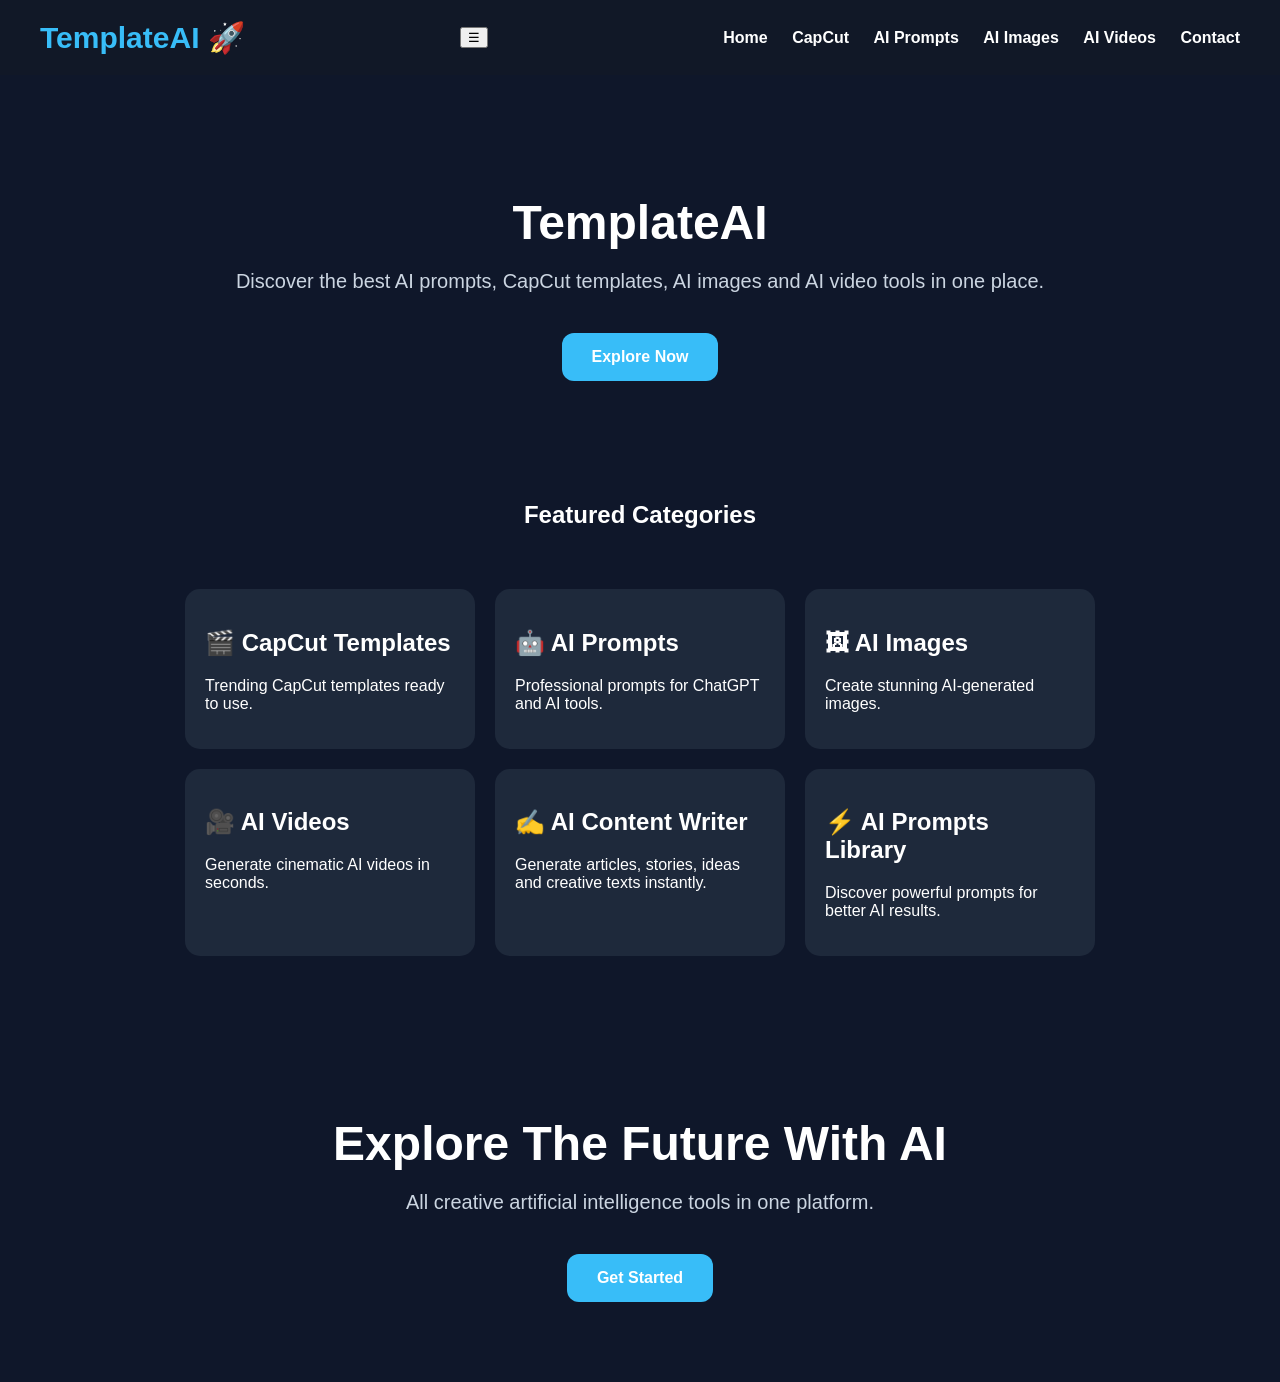
==== index.html @ 7dba9841 "Update index.html" ====
<!DOCTYPE html>
<html lang="en">
<head>
<meta charset="UTF-8">
<meta name="viewport" content="width=device-width, initial-scale=1.0">
<title>TemplateAI</title>

<link rel="stylesheet" href="style.css">
</head>

<body>

<header>

<div class="logo">TemplateAI 🚀</div>
<button class="menu-btn">☰</button>
<nav>
<a href="#">Home</a>
<a href="capcut.html">CapCut</a>
<a href="#">AI Prompts</a>
<a href="#">AI Images</a>
<a href="#">AI Videos</a>
<a href="#">Contact</a>
</nav>

</header>

<section class="hero">

<h1>TemplateAI</h1>

<p>
Discover the best AI prompts, CapCut templates, AI images and AI video tools in one place.
</p>

<a class="button" href="#">Explore Now</a>

</section>

<h2 class="title">Featured Categories</h2>

<section class="cards">

<div class="card">
<h2>🎬 CapCut Templates</h2>
<p>Trending CapCut templates ready to use.</p>
</div>

<div class="card">
<h2>🤖 AI Prompts</h2>
<p>Professional prompts for ChatGPT and AI tools.</p>
</div>

<div class="card">
<h2>🖼 AI Images</h2>
<p>Create stunning AI-generated images.</p>
</div>

<div class="card">
<h2>🎥 AI Videos</h2>
<p>Generate cinematic AI videos in seconds.</p>
</div>

<div class="card">
<h2>✍️ AI Content Writer</h2>
<p>Generate articles, stories, ideas and creative texts instantly.</p>
</div>

<div class="card">
<h2>⚡ AI Prompts Library</h2>
<p>Discover powerful prompts for better AI results.</p>
</div>

</section>

<section class="hero">

<h1>Explore The Future With AI</h1>

<p>
All creative artificial intelligence tools in one platform.
</p>

<a class="button" href="#">Get Started</a>

</section>

</body>
</html>
---- style.css ----
body{
    margin:0;
    font-family:Arial,sans-serif;
    background:#0f172a;
    color:#ffffff;
}

header{
    display:flex;
    justify-content:space-between;
    align-items:center;
    padding:20px 40px;
    background:#111827;
}

.logo{
    font-size:30px;
    font-weight:bold;
    color:#38bdf8;
}

nav a{
    color:white;
    text-decoration:none;
    margin-left:20px;
    font-weight:bold;
}

.hero{
    text-align:center;
    padding:80px 20px;
}

.hero h1{
    font-size:48px;
    margin-bottom:10px;
}

.hero p{
    font-size:20px;
    color:#cbd5e1;
}

.button{
    display:inline-block;
    margin-top:20px;
    padding:15px 30px;
    background:#38bdf8;
    color:white;
    text-decoration:none;
    border-radius:12px;
    font-weight:bold;
}

.cards{
    display:flex;
    flex-wrap:wrap;
    justify-content:center;
    gap:20px;
    padding:40px;
}

.card{
    width:250px;
    background:#1e293b;
    padding:20px;
    border-radius:15px;
    transition:0.3s;
}

.card:hover{
    transform:translateY(-8px);
    background:#334155;
}

.title{
    text-align:center;
    margin-top:40px;
}

@media (@media (max-width:768px){

header{
    flex-direction:column;
    text-align:center;
    padding:20px;
}

nav{
    display:flex;
    flex-wrap:wrap;
    justify-content:center;
    gap:12px;
    margin-top:15px;
}

nav a{
    margin:0;
    font-size:18px;
}

.logo{
    font-size:42px;
    margin-bottom:15px;
}

.hero{
    padding:60px 20px;
}

.hero h1{
    font-size:42px;
    line-height:1.2;
}

.hero p{
    font-size:18px;
}

.button{
    width:220px;
    text-align:center;
}

.cards{
    padding:20px;
}

.card{
    width:100%;
    max-width:340px;
}

}){

header{
    flex-direction:column;
    padding:20px;
}

nav{
    display:flex;
    flex-wrap:wrap;
    justify-content:center;
    margin-top:15px;
}

nav a{
    margin:8px;
}

.logo{
    font-size:40px;
}

.hero h1{
    font-size:56px;
}

.cards{
    padding:20px;
}

.card{
    width:100%;
    max-width:320px;
}

}
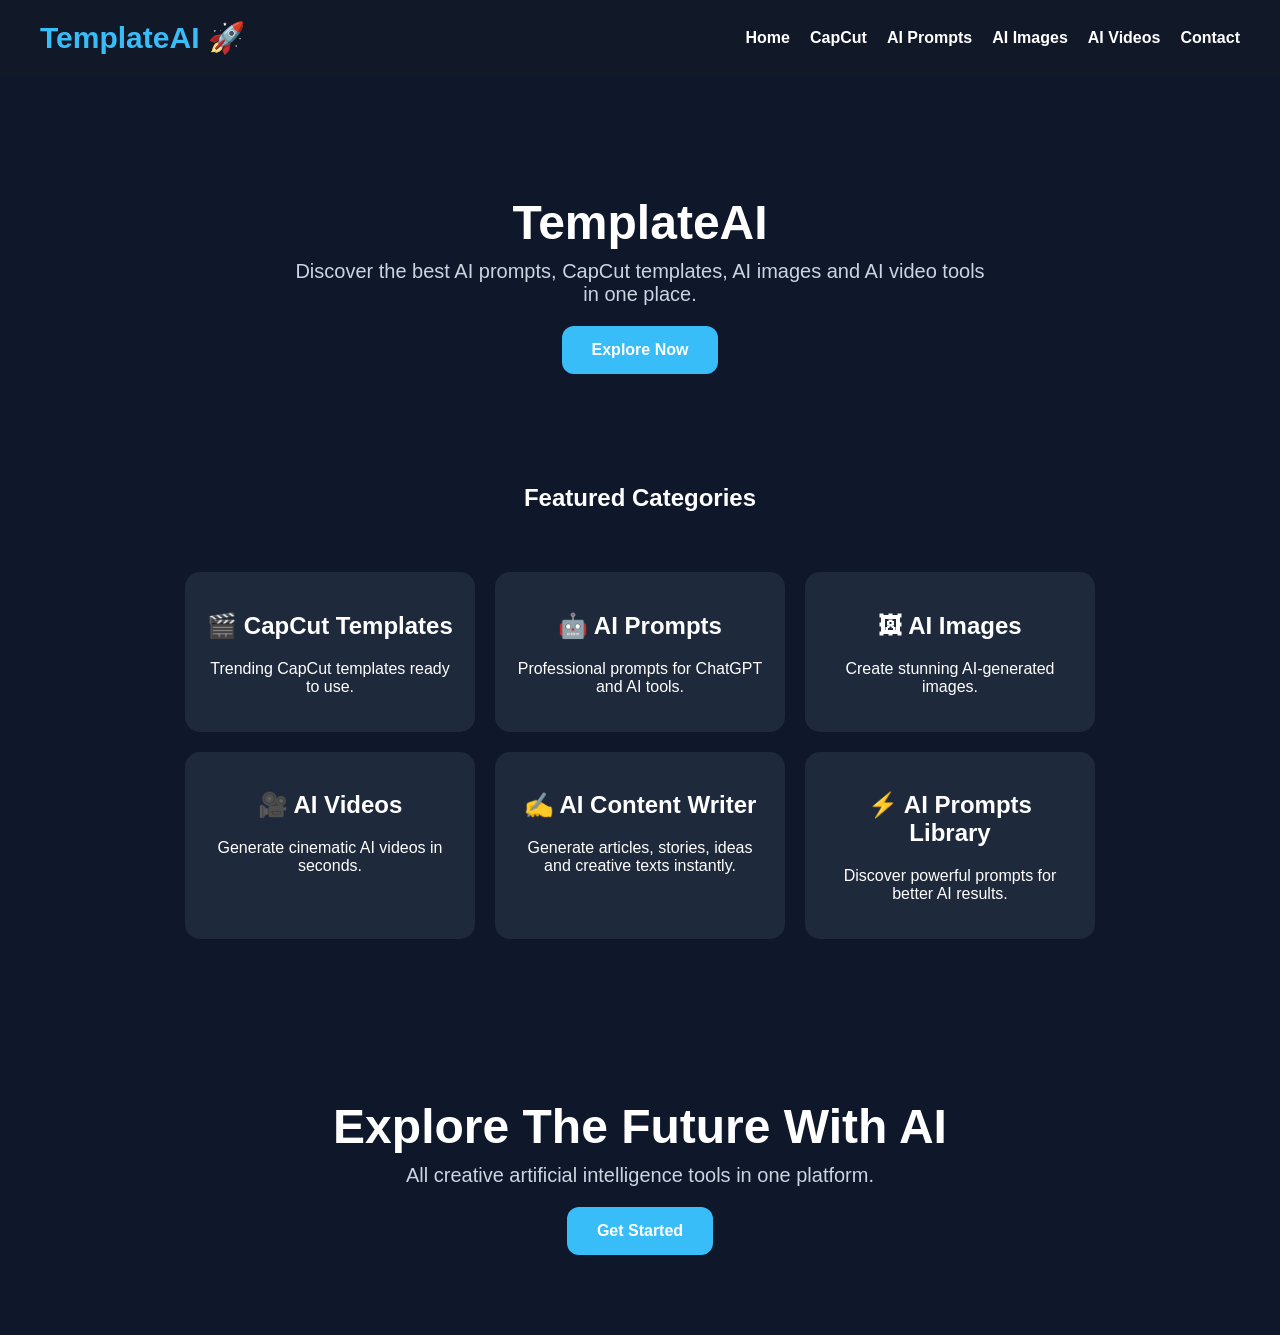
==== commit 519c1be4: "Update index.html" ====
--- a/index.html
+++ b/index.html
@@ -14,7 +14,8 @@
 
 <div class="logo">TemplateAI 🚀</div>
 <button class="menu-btn">☰</button>
-<nav>
+
+<nav id="menu">
 <a href="#">Home</a>
 <a href="capcut.html">CapCut</a>
 <a href="#">AI Prompts</a>
--- a/style.css
+++ b/style.css
@@ -19,10 +19,23 @@
     color:#38bdf8;
 }
 
+.menu-btn{
+    display:none;
+    background:none;
+    border:none;
+    color:white;
+    font-size:30px;
+    cursor:pointer;
+}
+
+nav{
+    display:flex;
+    gap:20px;
+}
+
 nav a{
     color:white;
     text-decoration:none;
-    margin-left:20px;
     font-weight:bold;
 }
 
@@ -39,6 +52,8 @@
 .hero p{
     font-size:20px;
     color:#cbd5e1;
+    max-width:700px;
+    margin:auto;
 }
 
 .button{
@@ -50,6 +65,11 @@
     text-decoration:none;
     border-radius:12px;
     font-weight:bold;
+}
+
+.title{
+    text-align:center;
+    margin-top:30px;
 }
 
 .cards{
@@ -66,6 +86,7 @@
     padding:20px;
     border-radius:15px;
     transition:0.3s;
+    text-align:center;
 }
 
 .card:hover{
@@ -73,12 +94,7 @@
     background:#334155;
 }
 
-.title{
-    text-align:center;
-    margin-top:40px;
-}
-
-@media (@media (max-width:768px){
+@media (max-width:768px){
 
 header{
     flex-direction:column;
@@ -86,22 +102,24 @@
     padding:20px;
 }
 
+.logo{
+    margin-bottom:15px;
+    font-size:38px;
+}
+
+.menu-btn{
+    display:block;
+    margin-bottom:15px;
+}
+
 nav{
-    display:flex;
     flex-wrap:wrap;
     justify-content:center;
     gap:12px;
-    margin-top:15px;
 }
 
 nav a{
-    margin:0;
     font-size:18px;
-}
-
-.logo{
-    font-size:42px;
-    margin-bottom:15px;
 }
 
 .hero{
@@ -109,21 +127,11 @@
 }
 
 .hero h1{
-    font-size:42px;
-    line-height:1.2;
+    font-size:38px;
 }
 
 .hero p{
     font-size:18px;
-}
-
-.button{
-    width:220px;
-    text-align:center;
-}
-
-.cards{
-    padding:20px;
 }
 
 .card{
@@ -131,39 +139,4 @@
     max-width:340px;
 }
 
-}){
-
-header{
-    flex-direction:column;
-    padding:20px;
 }
-
-nav{
-    display:flex;
-    flex-wrap:wrap;
-    justify-content:center;
-    margin-top:15px;
-}
-
-nav a{
-    margin:8px;
-}
-
-.logo{
-    font-size:40px;
-}
-
-.hero h1{
-    font-size:56px;
-}
-
-.cards{
-    padding:20px;
-}
-
-.card{
-    width:100%;
-    max-width:320px;
-}
-
-}
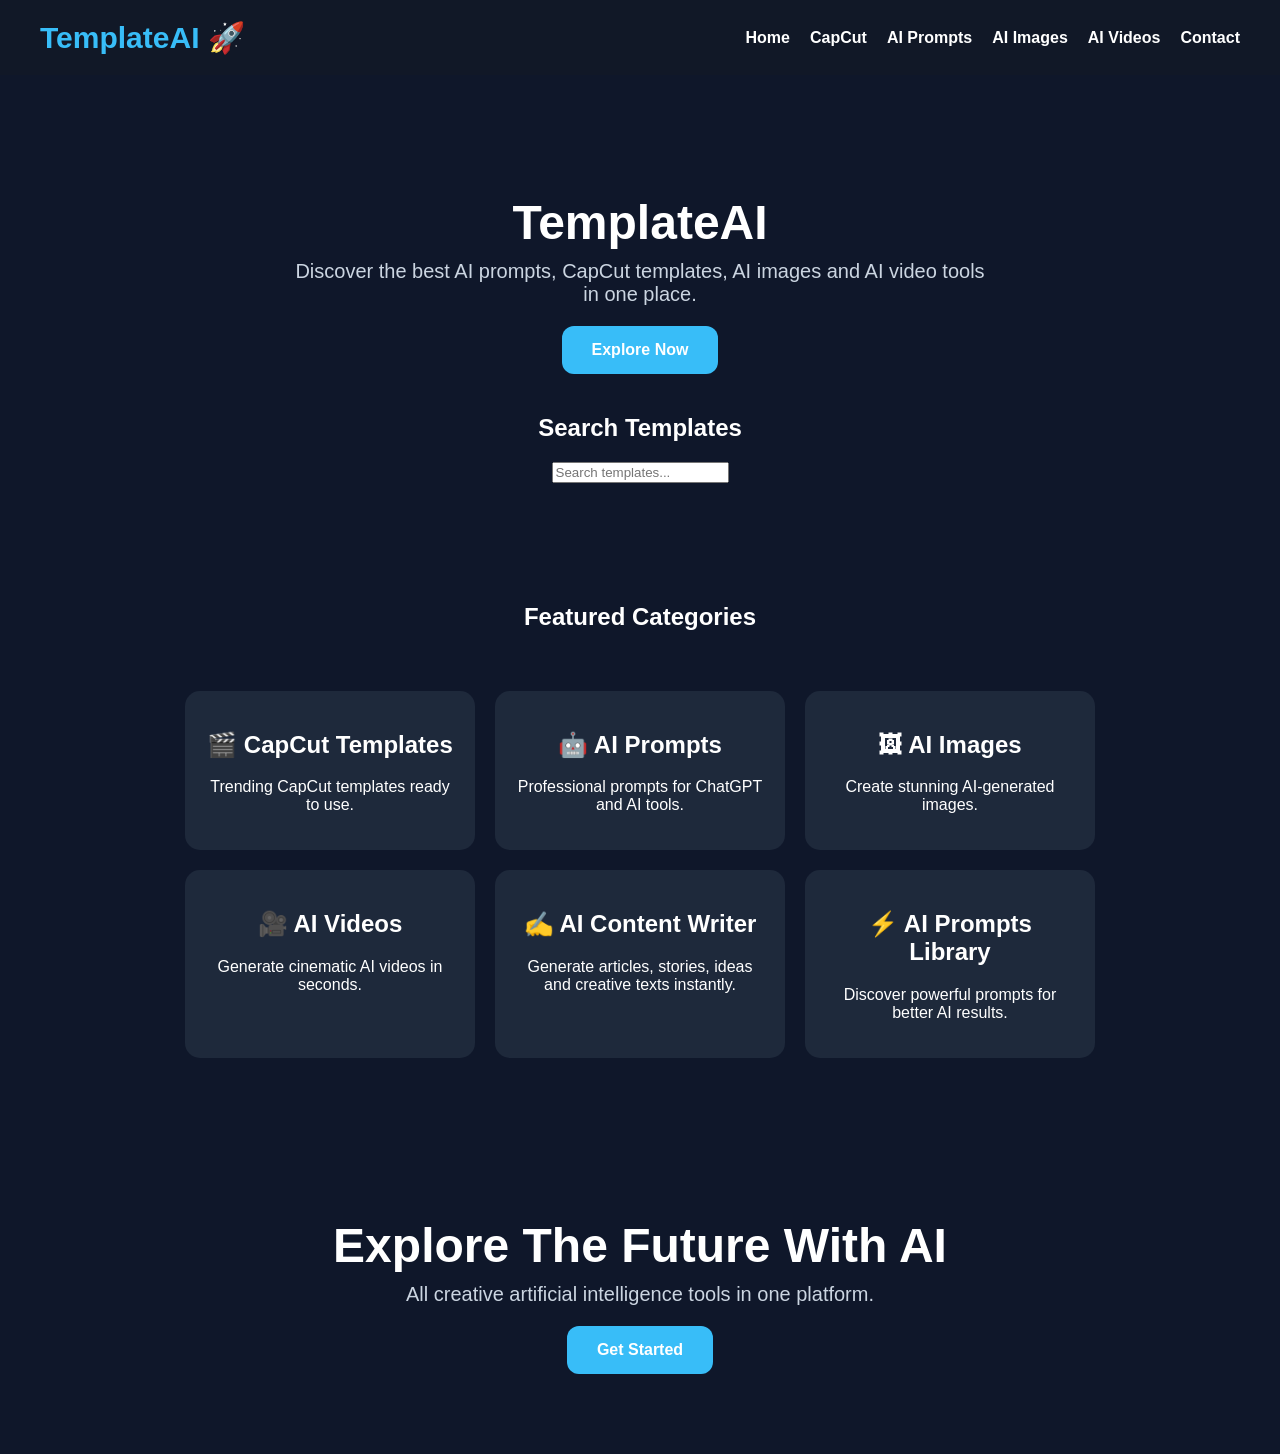
==== commit f80bd01b: "Update index.html" ====
--- a/index.html
+++ b/index.html
@@ -35,7 +35,9 @@
 </p>
 
 <a class="button" href="#">Explore Now</a>
+<h2 class="title">Search Templates</h2>
 
+<input type="text" placeholder="Search templates...">
 </section>
 
 <h2 class="title">Featured Categories</h2>
@@ -85,6 +87,13 @@
 <a class="button" href="#">Get Started</a>
 
 </section>
+<script>
+const btn = document.querySelector(".menu-btn");
+const menu = document.getElementById("menu");
 
+btn.addEventListener("click", () => {
+    menu.classList.toggle("show");
+});
+</script>
 </body>
 </html>
--- a/style.css
+++ b/style.css
@@ -24,7 +24,7 @@
     background:none;
     border:none;
     color:white;
-    font-size:30px;
+    font-size:32px;
     cursor:pointer;
 }
 
@@ -69,7 +69,7 @@
 
 .title{
     text-align:center;
-    margin-top:30px;
+    margin-top:40px;
 }
 
 .cards{
@@ -103,8 +103,8 @@
 }
 
 .logo{
+    font-size:38px;
     margin-bottom:15px;
-    font-size:38px;
 }
 
 .menu-btn{
@@ -113,9 +113,15 @@
 }
 
 nav{
-    flex-wrap:wrap;
-    justify-content:center;
-    gap:12px;
+    display:none;
+    flex-direction:column;
+    align-items:center;
+    gap:15px;
+    width:100%;
+}
+
+nav.show{
+    display:flex;
 }
 
 nav a{
@@ -134,6 +140,10 @@
     font-size:18px;
 }
 
+.cards{
+    padding:20px;
+}
+
 .card{
     width:100%;
     max-width:340px;
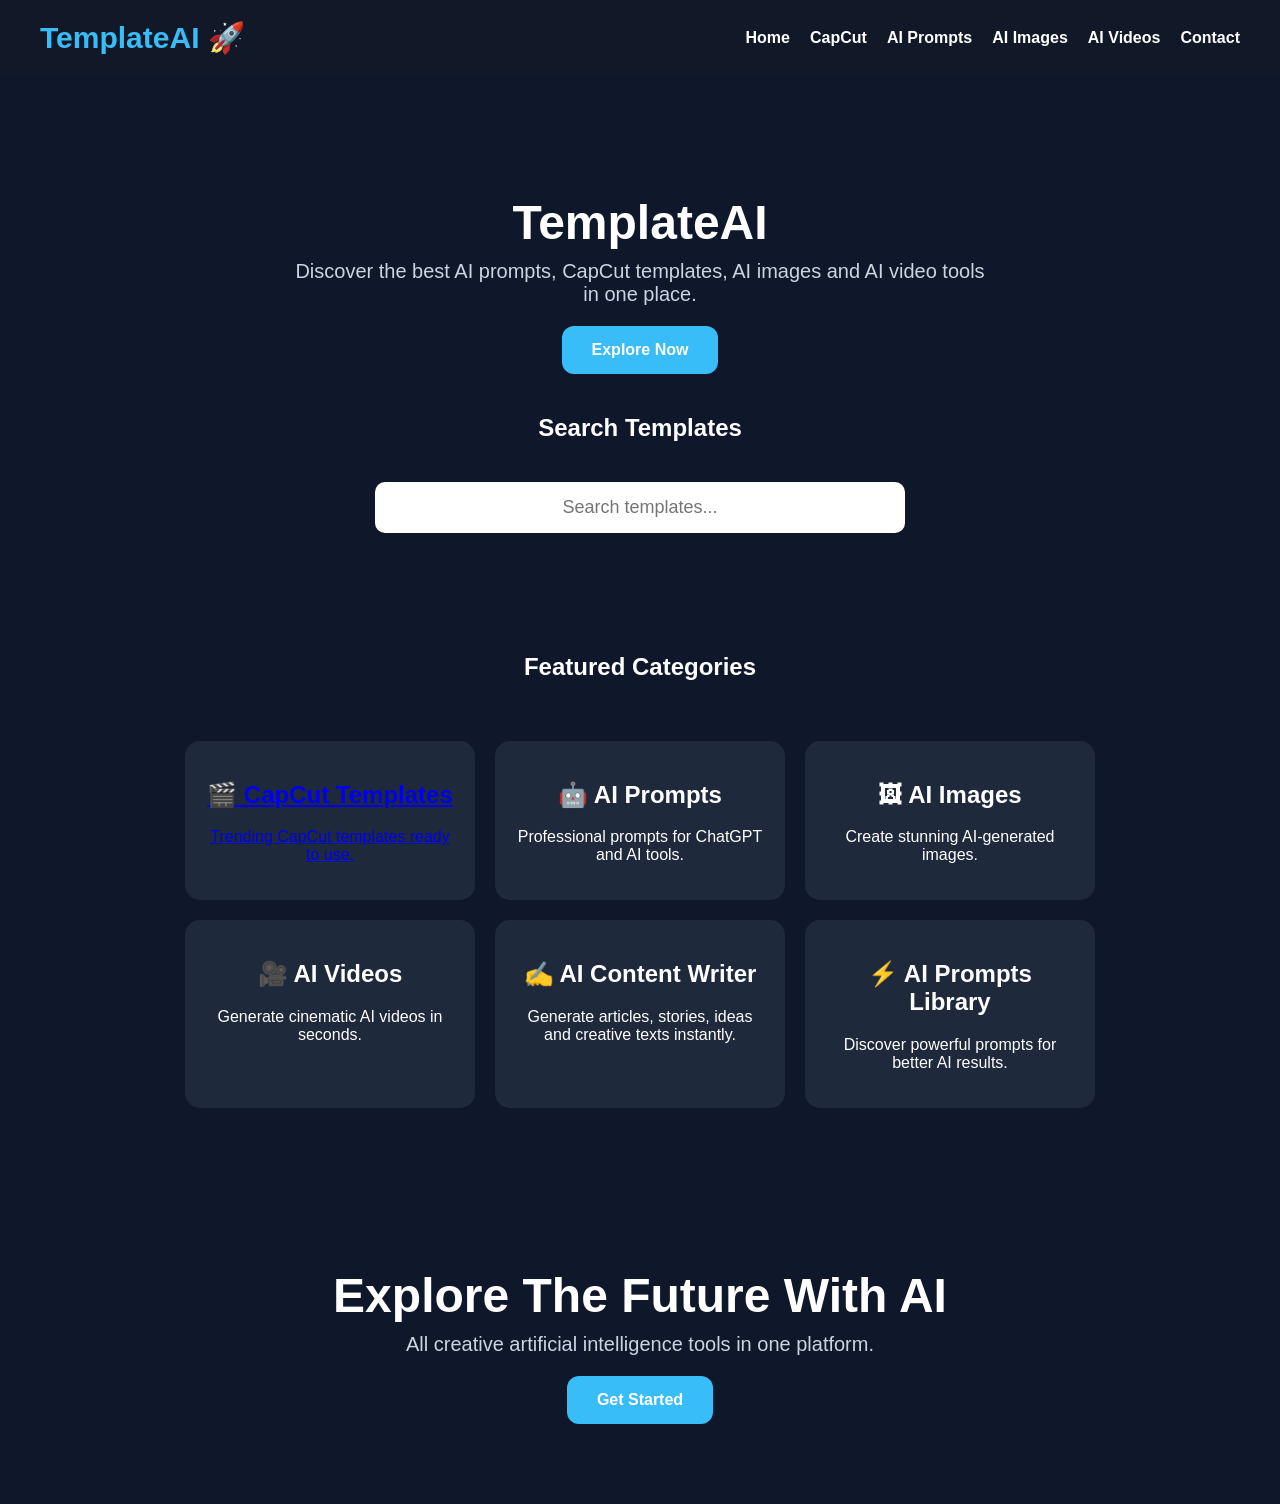
==== commit d12627ae: "Update index.html" ====
--- a/index.html
+++ b/index.html
@@ -43,11 +43,12 @@
 <h2 class="title">Featured Categories</h2>
 
 <section class="cards">
-
+<a href="capcut.html" class="card-link">
 <div class="card">
 <h2>🎬 CapCut Templates</h2>
 <p>Trending CapCut templates ready to use.</p>
 </div>
+</a>
 
 <div class="card">
 <h2>🤖 AI Prompts</h2>
--- a/style.css
+++ b/style.css
@@ -150,3 +150,13 @@
 }
 
 }
+input{
+    width:80%;
+    max-width:500px;
+    padding:15px;
+    margin-top:20px;
+    border:none;
+    border-radius:10px;
+    font-size:18px;
+    text-align:center;
+}
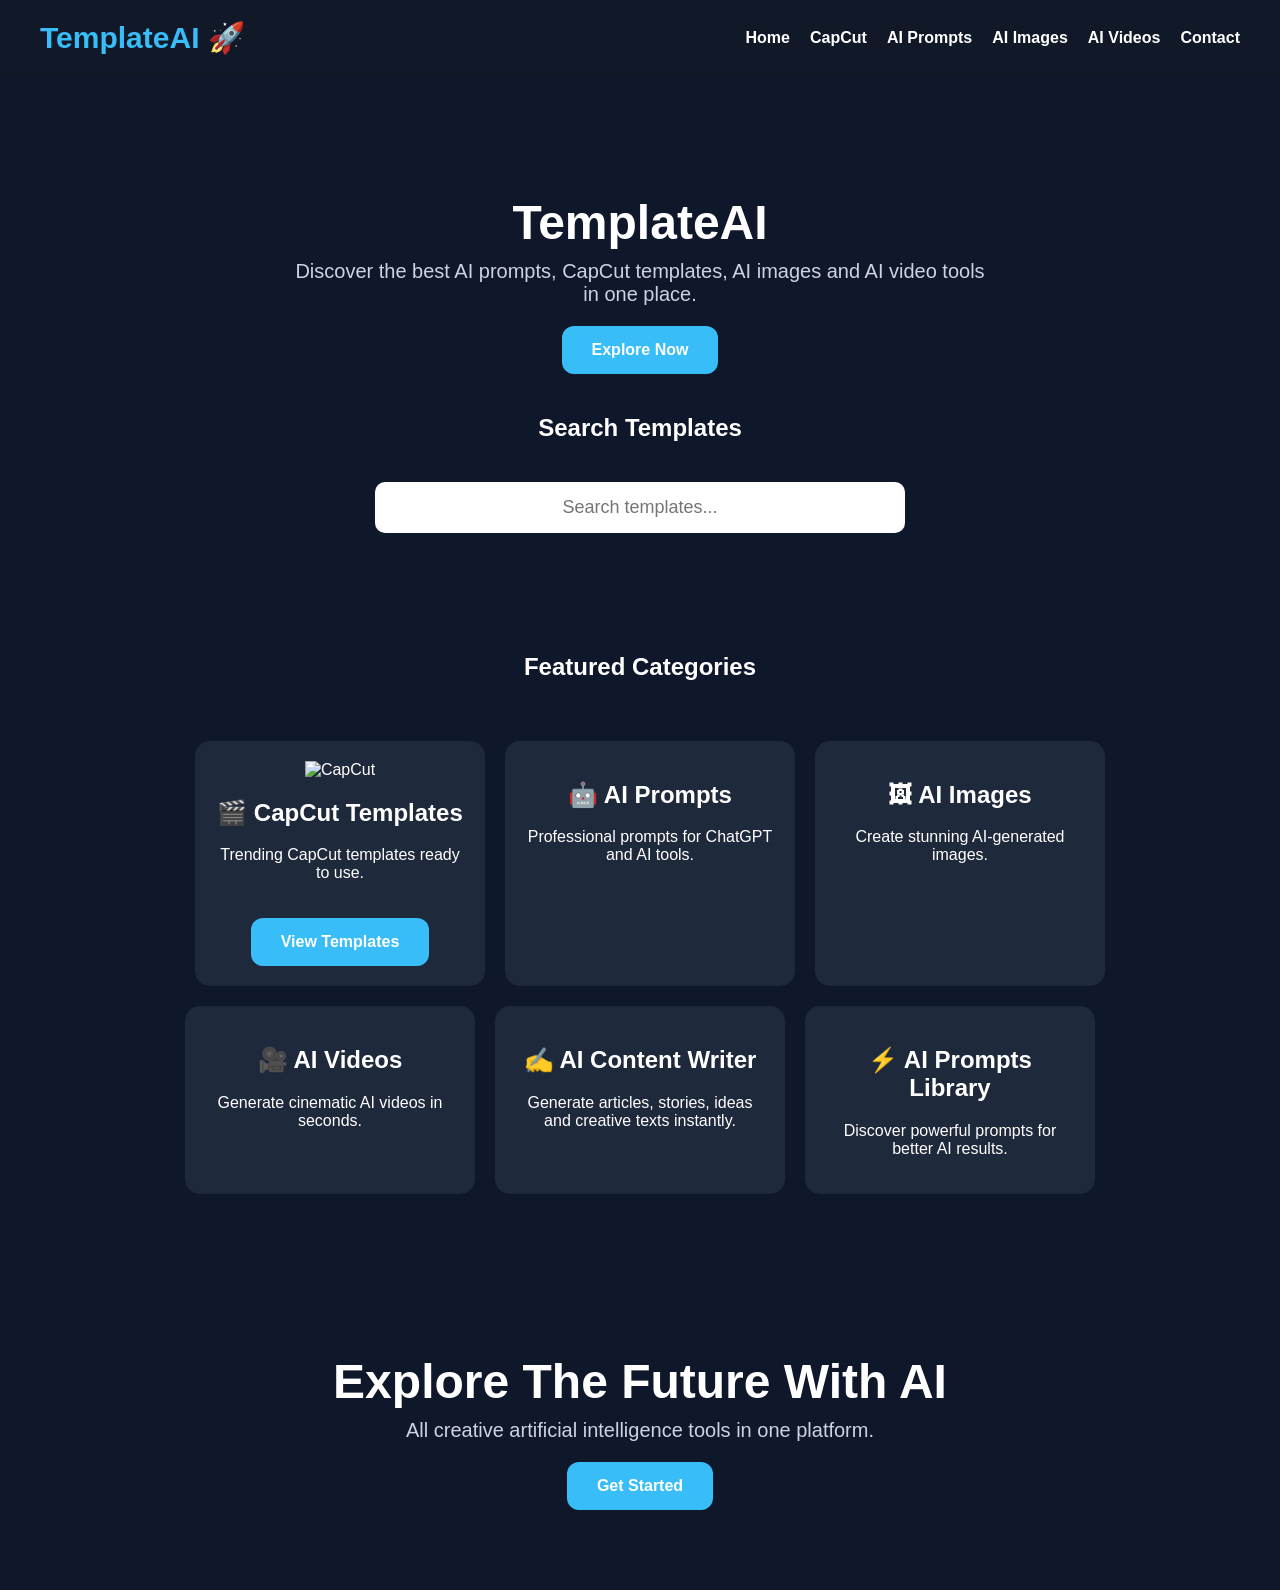
==== commit 6a79f68f: "Update index.html" ====
--- a/index.html
+++ b/index.html
@@ -45,8 +45,10 @@
 <section class="cards">
 <a href="capcut.html" class="card-link">
 <div class="card">
+<img src="https://picsum.photos/300/180?random=1" alt="CapCut">
 <h2>🎬 CapCut Templates</h2>
 <p>Trending CapCut templates ready to use.</p>
+<a class="button" href="capcut.html">View Templates</a>
 </div>
 </a>
 
--- a/style.css
+++ b/style.css
@@ -160,3 +160,7 @@
     font-size:18px;
     text-align:center;
 }
+.card-link{
+    text-decoration:none;
+    color:white;
+}
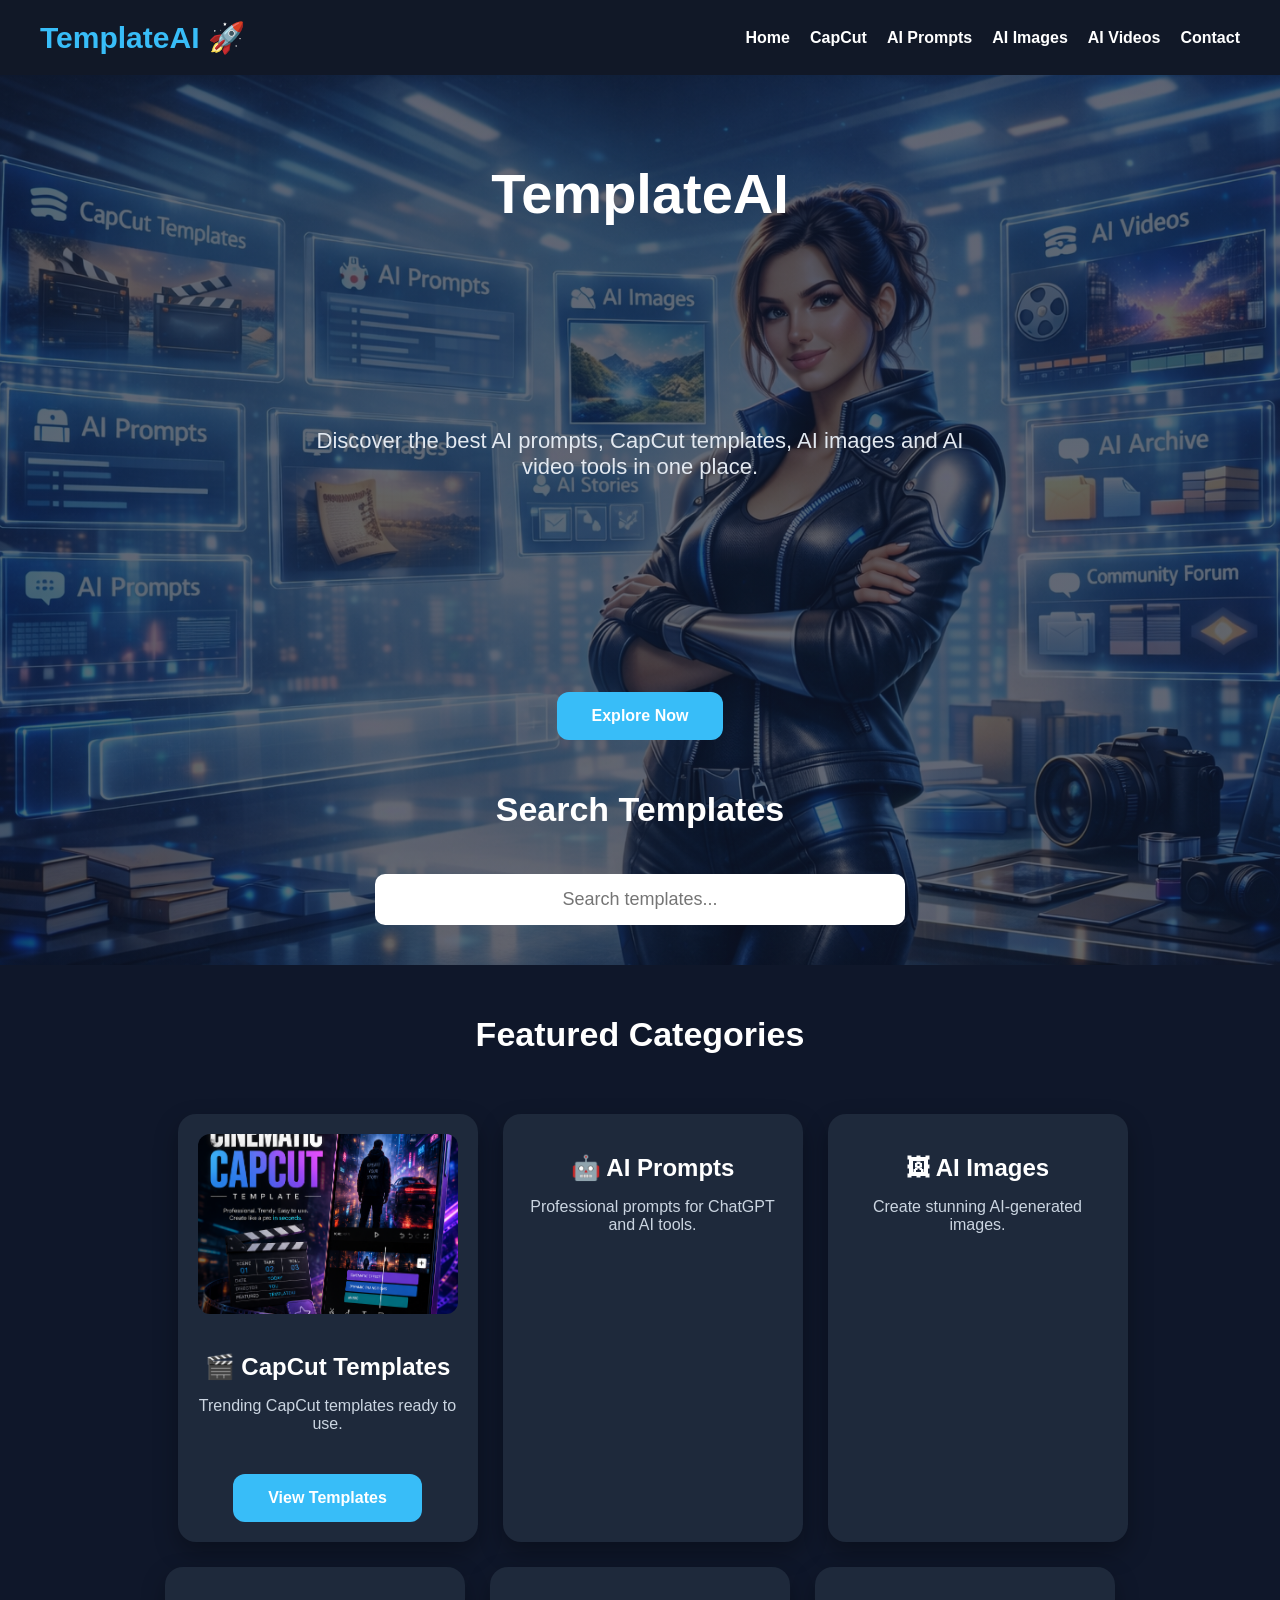
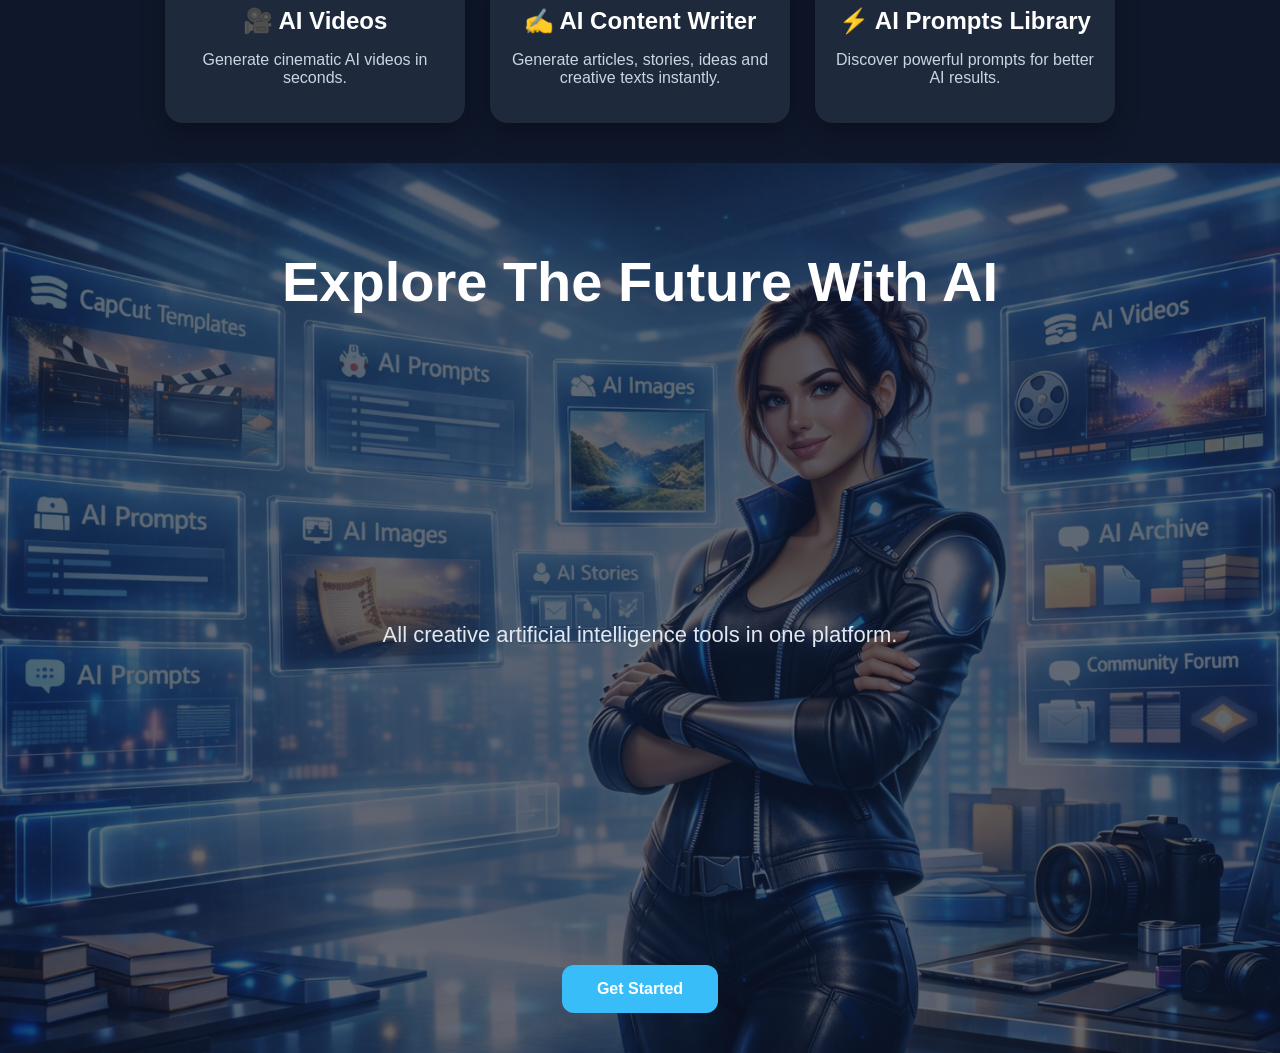
==== commit cb9b76f6: "Update index.html" ====
--- a/index.html
+++ b/index.html
@@ -44,8 +44,7 @@
 
 <section class="cards">
 <a href="capcut.html" class="card-link">
-<div class="card">
-<img src="https://picsum.photos/300/180?random=1" alt="CapCut">
+<div class="card"><img src="file_00000000b7c8720a81c86e5440d9ca4d.png" alt="CapCut">
 <h2>🎬 CapCut Templates</h2>
 <p>Trending CapCut templates ready to use.</p>
 <a class="button" href="capcut.html">View Templates</a>
--- a/style.css
+++ b/style.css
@@ -11,6 +11,9 @@
     align-items:center;
     padding:20px 40px;
     background:#111827;
+    position:sticky;
+    top:0;
+    z-index:1000;
 }
 
 .logo{
@@ -37,61 +40,126 @@
     color:white;
     text-decoration:none;
     font-weight:bold;
+    transition:.3s;
+}
+
+nav a:hover{
+    color:#38bdf8;
 }
 
 .hero{
-    text-align:center;
-    padding:80px 20px;
+    background:
+    linear-gradient(rgba(15,23,42,.65),rgba(15,23,42,.65)),
+    url("image_1784123699800.jpeg");
+    background-size:cover;
+    background-position:center;
+    background-repeat:no-repeat;
+    min-height:90vh;
+    display:flex;
+    flex-direction:column;
+    justify-content:center;
+    align-items:center;
+    text-align:center;
+    padding:40px 20px;
 }
 
 .hero h1{
-    font-size:48px;
-    margin-bottom:10px;
+    font-size:56px;
+    margin-bottom:15px;
 }
 
 .hero p{
-    font-size:20px;
-    color:#cbd5e1;
+    font-size:22px;
+    color:#e2e8f0;
     max-width:700px;
     margin:auto;
 }
 
 .button{
     display:inline-block;
-    margin-top:20px;
-    padding:15px 30px;
+    margin-top:25px;
+    padding:15px 35px;
     background:#38bdf8;
     color:white;
     text-decoration:none;
     border-radius:12px;
     font-weight:bold;
+    transition:.3s;
+}
+
+.button:hover{
+    background:#0ea5e9;
+    transform:scale(1.05);
 }
 
 .title{
     text-align:center;
-    margin-top:40px;
+    margin:50px 0 20px;
+    font-size:34px;
+}
+
+input{
+    width:80%;
+    max-width:500px;
+    padding:15px;
+    margin-top:25px;
+    border:none;
+    border-radius:10px;
+    font-size:18px;
+    text-align:center;
+    outline:none;
 }
 
 .cards{
     display:flex;
     flex-wrap:wrap;
     justify-content:center;
-    gap:20px;
+    gap:25px;
     padding:40px;
 }
 
 .card{
-    width:250px;
+    width:260px;
     background:#1e293b;
     padding:20px;
-    border-radius:15px;
-    transition:0.3s;
-    text-align:center;
+    border-radius:18px;
+    text-align:center;
+    transition:.3s;
+    box-shadow:0 10px 25px rgba(0,0,0,.3);
 }
 
 .card:hover{
-    transform:translateY(-8px);
+    transform:translateY(-10px);
     background:#334155;
+}
+
+.card img{
+    width:100%;
+    height:180px;
+    object-fit:cover;
+    border-radius:12px;
+    margin-bottom:15px;
+}
+
+.card h2{
+    margin-bottom:10px;
+}
+
+.card p{
+    color:#cbd5e1;
+}
+
+.card-link{
+    text-decoration:none;
+    color:white;
+}
+
+footer{
+    background:#111827;
+    text-align:center;
+    padding:30px;
+    margin-top:60px;
+    color:#94a3b8;
 }
 
 @media (max-width:768px){
@@ -129,11 +197,12 @@
 }
 
 .hero{
+    min-height:70vh;
     padding:60px 20px;
 }
 
 .hero h1{
-    font-size:38px;
+    font-size:40px;
 }
 
 .hero p{
@@ -149,18 +218,8 @@
     max-width:340px;
 }
 
-}
 input{
-    width:80%;
-    max-width:500px;
-    padding:15px;
-    margin-top:20px;
-    border:none;
-    border-radius:10px;
-    font-size:18px;
-    text-align:center;
-}
-.card-link{
-    text-decoration:none;
-    color:white;
-}
+    width:90%;
+}
+
+}
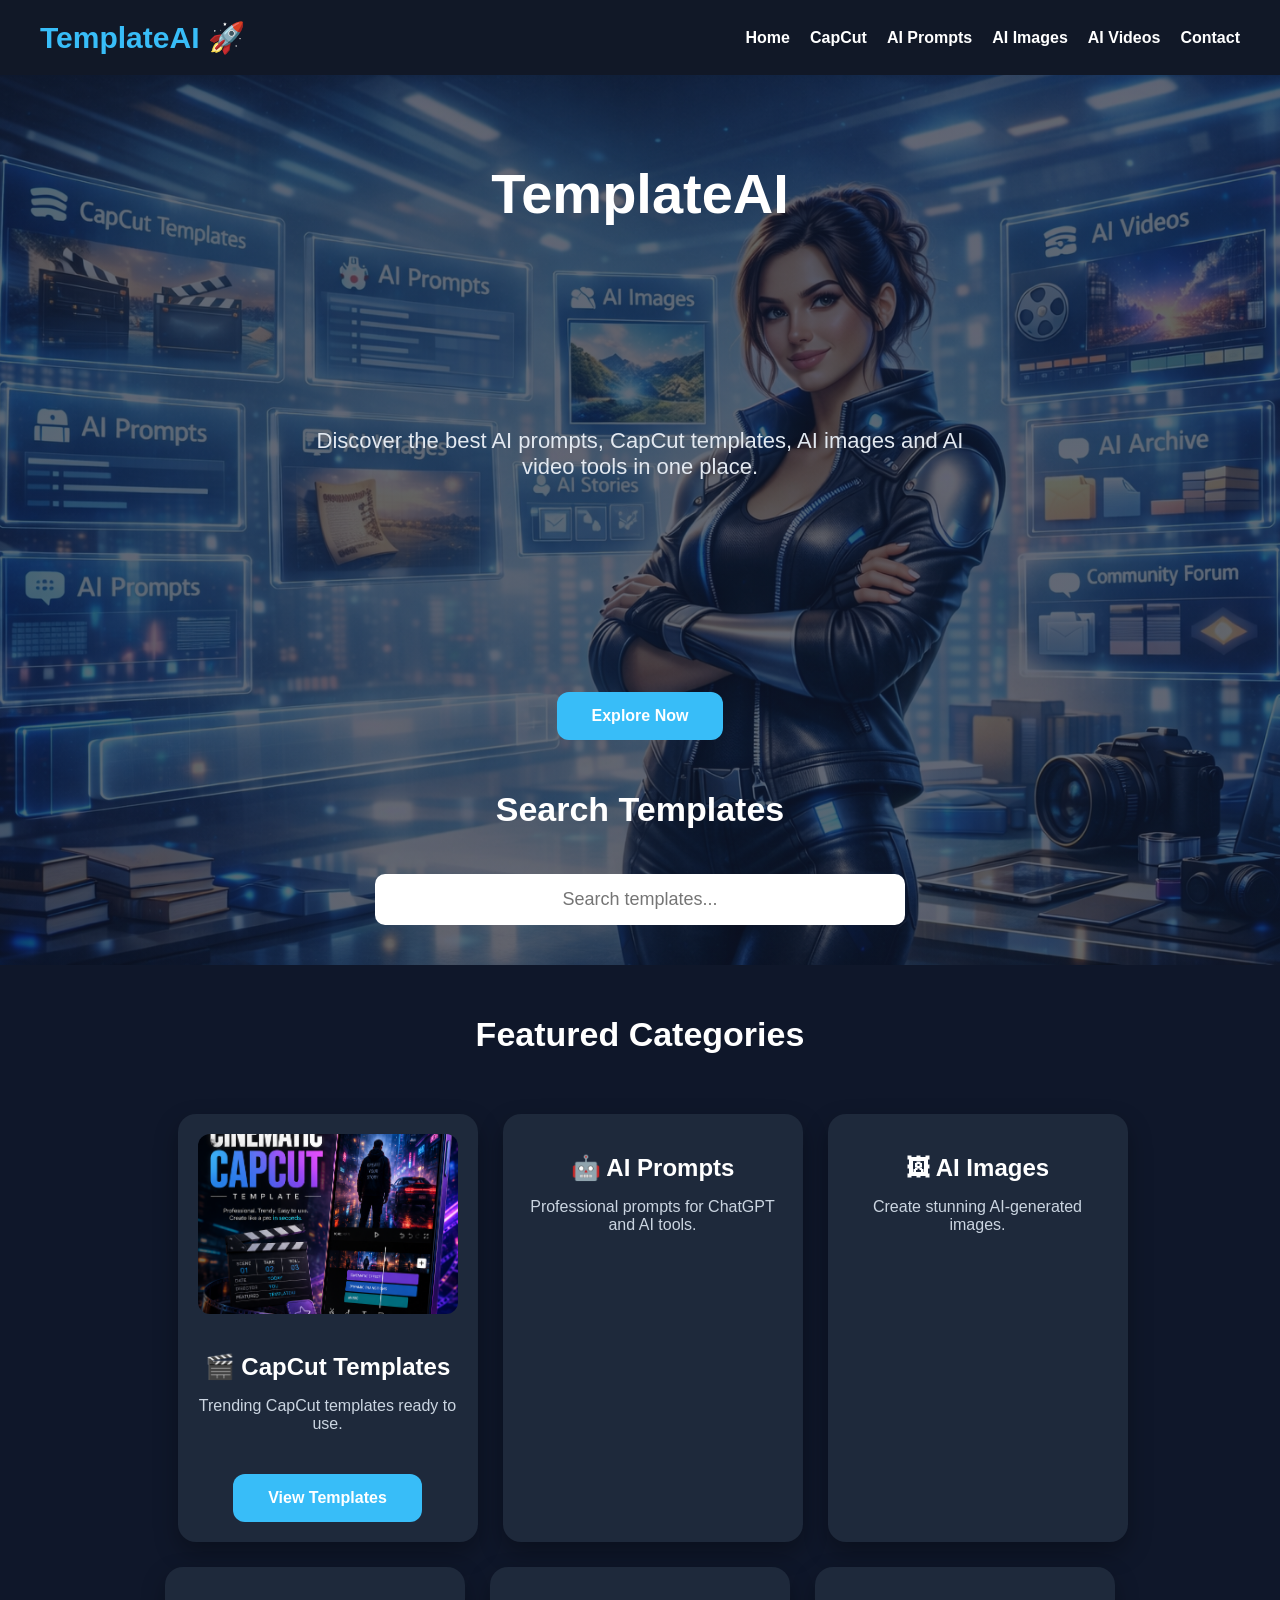
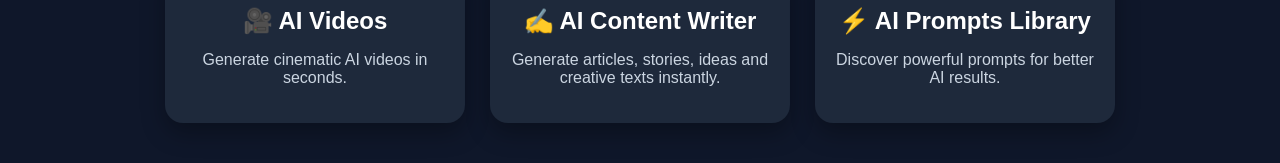
==== commit 99f8a7cb: "Update index.html" ====
--- a/index.html
+++ b/index.html
@@ -78,17 +78,6 @@
 
 </section>
 
-<section class="hero">
-
-<h1>Explore The Future With AI</h1>
-
-<p>
-All creative artificial intelligence tools in one platform.
-</p>
-
-<a class="button" href="#">Get Started</a>
-
-</section>
 <script>
 const btn = document.querySelector(".menu-btn");
 const menu = document.getElementById("menu");
